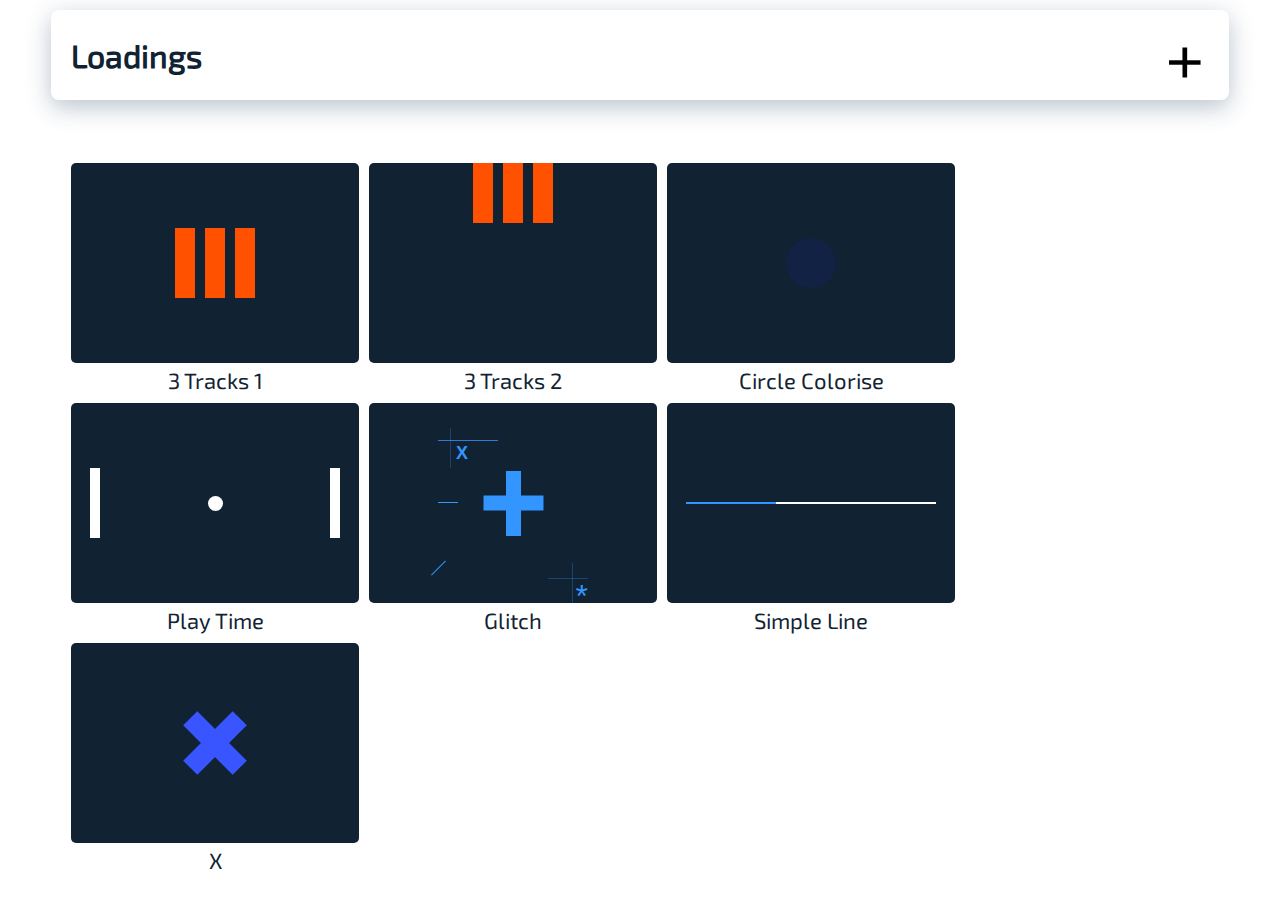
==== Index.html @ 334f99d9 "Loadings" ====
<!DOCTYPE html>
<html lang="en">
<head>
    <meta charset="UTF-8">
    <meta name="viewport" content="width=device-width, initial-scale=1.0">

    <title>Loadings UI</title>

    <link rel="stylesheet" href="CSS/Home.css">
</head>
<body>
    <div class="nav">
        <p>Loadings</p>
        <button class="frame-add">+</button>
    </div>
    <div class="frames-box">
        <a href="Frame/Loading 3 Tracks 1/Index.html" class="frame-link">
            <iframe src="Frame/Loading 3 Tracks 1/Index.html" frameborder="0" class="frame"></iframe>
            <p>3 Tracks 1</p>
        </a>
        <a href="Frame/Loading 3 Tracks 2/Index.html" class="frame-link">
            <iframe src="Frame/Loading 3 Tracks 2/Index.html" frameborder="0" class="frame"></iframe>
            <p>3 Tracks 2</p>
        </a>
        <a href="Frame/Loading Circle/Index.html" class="frame-link">
            <iframe src="Frame/Loading Circle/Index.html" frameborder="0" class="frame"></iframe>
            <p>Circle Colorise</p>
        </a>
        <a href="Frame/Loading Game/Index.html" class="frame-link">
            <iframe src="Frame/Loading Game/Index.html" frameborder="0" class="frame"></iframe>
            <p>Play Time</p>
        </a>
        <a href="Frame/Loading Glitch/Index.html" class="frame-link">
            <iframe src="Frame/Loading Glitch/Index.html" frameborder="0" class="frame"></iframe>
            <p>Glitch</p>
        </a>
        <a href="Frame/Loading WideLine/Index.html" class="frame-link">
            <iframe src="Frame/Loading WideLine/Index.html" frameborder="0" class="frame"></iframe>
            <p>Simple Line</p>
        </a>
        <a href="Frame/Loading X/Index.html" class="frame-link">
            <iframe src="Frame/Loading X/Index.html" frameborder="0" class="frame"></iframe>
            <p>X</p>
        </a>
    </div>
</body>
</html>
---- CSS/Home.css ----
body {
    display: flex;
    flex-direction: column;
    align-items: center;
    gap: 50px;
}
@font-face {
    font-family: 'Rubik';
    src: url(../Fonts/Rubik/static/Rubik-Regular.ttf);
}
@font-face {
    font-family: 'Exo';
    src: url(../Fonts/Exo/static/Exo2-Regular.ttf);
}
/* ---------------------------------------- */
/* Nav */
.nav {
    position: sticky;
    top: 10px;
    display: flex;
    flex-direction: row;
    justify-content: space-between;
    align-items: center;
    width: 90%;
    height: 70px;
    padding: 10px 20px;
    background-color: white;
    border-radius: 8px;
    box-shadow: 0 7px 25px #1234564b;
}
.nav p {
    font-family: 'Exo', Arial, Helvetica, sans-serif;
    font-size: 32px;
    font-weight: 900;
    color: #123;
}
.frame-add {
    width: 50px;
    background-color: transparent;
    border: none;
    font-family: 'Exo', Arial, Helvetica, sans-serif;
    font-size: 72px;
    cursor: pointer;
    transition: 0.2s 0s linear;
}
.frame-add:hover {
    background-color: #11223321;
}
.frame-add:active {
    border-radius: 8px;
    scale: 0.9;
}
/* ---------------------------------------- */
/* Frames */
.frames-box {
    width: 90%;
    display: flex;
    flex-direction: row;
    flex-wrap: wrap;
    justify-content: flex-start;
    gap: 10px;
}
.frame-link {
    width: 288px;
    height: 200px;
    color: #123;
    font-family: 'Exo', Arial, Helvetica, sans-serif;
    font-size: 22px;
    text-align: center;
    text-decoration: none;
    margin: 15px 0px;
}
.frame-link p {
    margin: 0;
    transition: 0.2s 0s linear;
}
.frame-link p:hover {
    scale: 1.2;
}
.frame {
    width: 100%;
    height: 100%;
    border-radius: 5px;
}
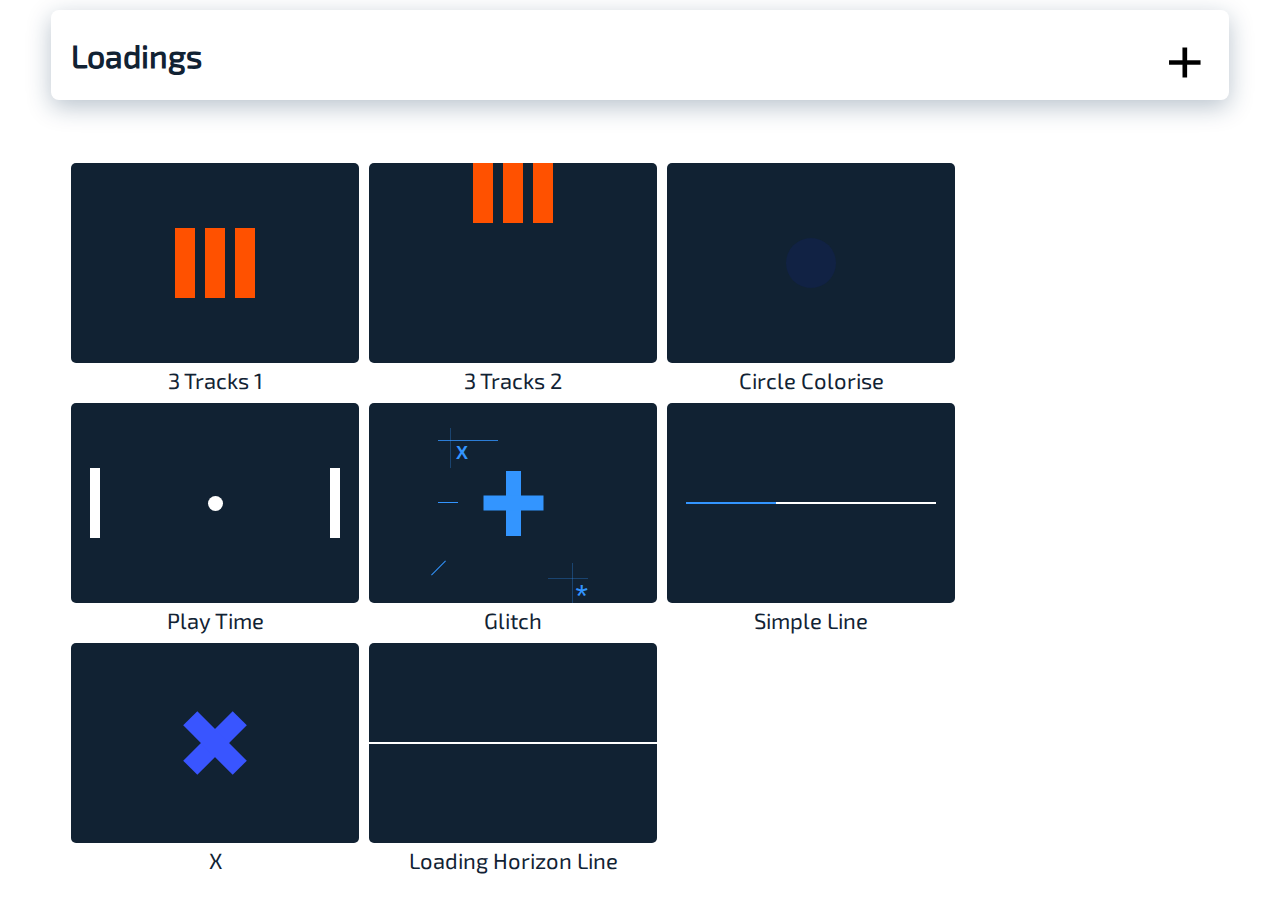
==== commit 6d1a8f73: "Loadings" ====
--- a/Index.html
+++ b/Index.html
@@ -42,6 +42,10 @@
             <iframe src="Frame/Loading X/Index.html" frameborder="0" class="frame"></iframe>
             <p>X</p>
         </a>
+        <a href="Frame/Loading Horizon Line/Index.html" class="frame-link">
+            <iframe src="Frame/Loading Horizon Line/Index.html" frameborder="0" class="frame"></iframe>
+            <p>Loading Horizon Line</p>
+        </a>
     </div>
 </body>
 </html>--- a/CSS/Home.css
+++ b/CSS/Home.css
@@ -3,10 +3,6 @@
     flex-direction: column;
     align-items: center;
     gap: 50px;
-}
-@font-face {
-    font-family: 'Rubik';
-    src: url(../Fonts/Rubik/static/Rubik-Regular.ttf);
 }
 @font-face {
     font-family: 'Exo';
